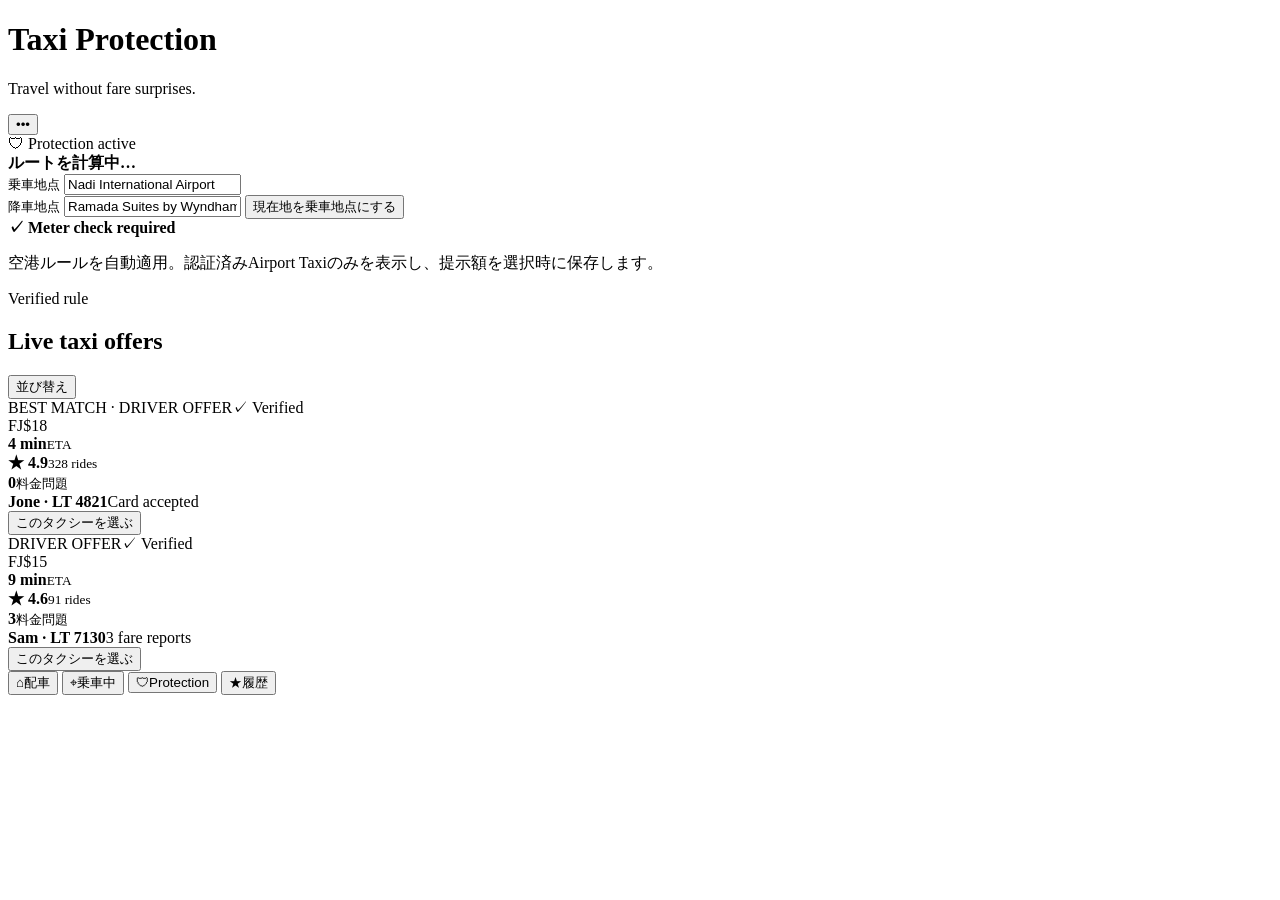
==== index.html @ 3102add4 "Add mobile passenger UI with route map container" ====
<!doctype html>
<html lang="ja">
<head>
  <meta charset="utf-8" />
  <meta name="viewport" content="width=device-width,initial-scale=1,viewport-fit=cover" />
  <meta name="theme-color" content="#f6f7f8" />
  <title>Taxi Protection</title>
  <link rel="stylesheet" href="./styles.css" />
</head>
<body>
  <main class="app-shell">
    <header class="topbar">
      <div>
        <h1>Taxi Protection</h1>
        <p>Travel without fare surprises.</p>
      </div>
      <button class="icon-button" aria-label="設定">•••</button>
    </header>

    <section class="map-card" aria-label="乗車ルート">
      <div id="map" class="map"></div>
      <div class="map-overlay">
        <span class="protection-chip">🛡 Protection active</span>
        <div class="route-summary">
          <strong id="route-duration">ルートを計算中…</strong>
          <span id="route-distance"></span>
        </div>
      </div>
      <div id="map-error" class="map-error" hidden>
        Google Maps APIキーを設定すると、乗車地点・降車地点とルートがここに表示されます。
      </div>
    </section>

    <section class="route-card">
      <label class="location-row">
        <span class="dot pickup"></span>
        <span>
          <small>乗車地点</small>
          <input id="pickup-input" value="Nadi International Airport" autocomplete="off" />
        </span>
      </label>
      <div class="route-line"></div>
      <label class="location-row">
        <span class="dot destination"></span>
        <span>
          <small>降車地点</small>
          <input id="destination-input" value="Ramada Suites by Wyndham Wailoaloa Beach Fiji" autocomplete="off" />
        </span>
      </label>
      <button id="use-location" class="secondary-button">現在地を乗車地点にする</button>
    </section>

    <section class="rule-card">
      <div>
        <strong>✓ Meter check required</strong>
        <p>空港ルールを自動適用。認証済みAirport Taxiのみを表示し、提示額を選択時に保存します。</p>
      </div>
      <span class="verified-badge">Verified rule</span>
    </section>

    <section class="offers-section">
      <div class="section-heading">
        <h2>Live taxi offers</h2>
        <button class="text-button">並び替え</button>
      </div>

      <article class="offer-card best">
        <div class="offer-topline"><span>BEST MATCH · DRIVER OFFER</span><span class="verified">✓ Verified</span></div>
        <div class="price">FJ$18</div>
        <div class="metrics">
          <div><strong>4 min</strong><small>ETA</small></div>
          <div><strong>★ 4.9</strong><small>328 rides</small></div>
          <div><strong>0</strong><small>料金問題</small></div>
        </div>
        <div class="driver-row"><strong>Jone · LT 4821</strong><span>Card accepted</span></div>
        <button class="primary-button" data-driver="Jone" data-fare="18">このタクシーを選ぶ</button>
      </article>

      <article class="offer-card">
        <div class="offer-topline"><span>DRIVER OFFER</span><span class="verified">✓ Verified</span></div>
        <div class="price">FJ$15</div>
        <div class="metrics">
          <div><strong>9 min</strong><small>ETA</small></div>
          <div><strong>★ 4.6</strong><small>91 rides</small></div>
          <div><strong>3</strong><small>料金問題</small></div>
        </div>
        <div class="driver-row"><strong>Sam · LT 7130</strong><span>3 fare reports</span></div>
        <button class="primary-button" data-driver="Sam" data-fare="15">このタクシーを選ぶ</button>
      </article>
    </section>

    <nav class="bottom-nav">
      <button class="active">⌂<span>配車</span></button>
      <button>⌖<span>乗車中</span></button>
      <button>🛡<span>Protection</span></button>
      <button>★<span>履歴</span></button>
    </nav>
  </main>

  <script src="./app.js"></script>
</body>
</html>
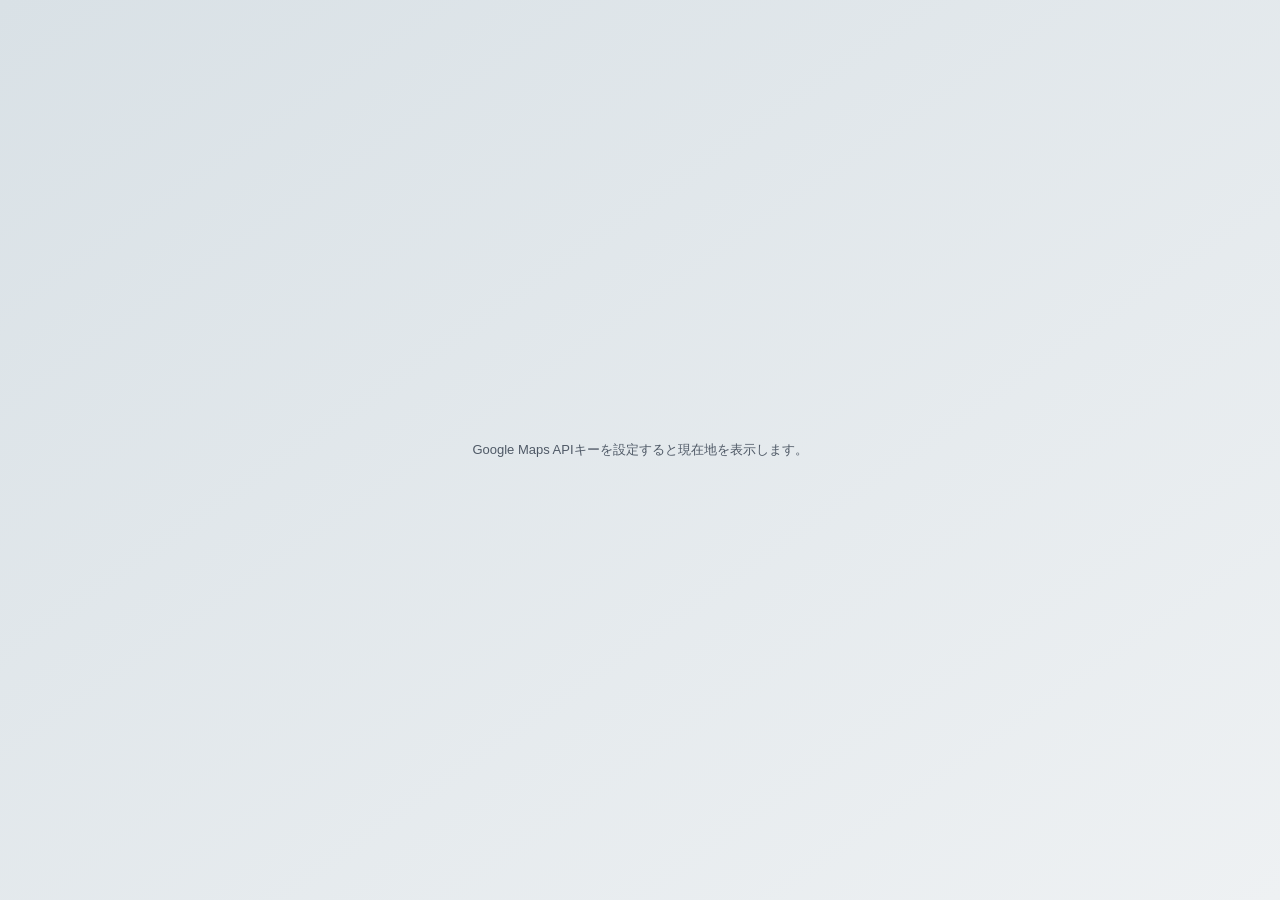
==== commit ffdc6b79: "Redesign passenger home screen toward Rova interaction model" ====
--- a/index.html
+++ b/index.html
@@ -3,100 +3,54 @@
 <head>
   <meta charset="utf-8" />
   <meta name="viewport" content="width=device-width,initial-scale=1,viewport-fit=cover" />
-  <meta name="theme-color" content="#f6f7f8" />
+  <meta name="theme-color" content="#f8fafc" />
   <title>Taxi Protection</title>
   <link rel="stylesheet" href="./styles.css" />
 </head>
 <body>
-  <main class="app-shell">
-    <header class="topbar">
-      <div>
-        <h1>Taxi Protection</h1>
-        <p>Travel without fare surprises.</p>
+  <main class="screen">
+    <div class="notice" id="notice"><span>🔕</span><div><strong>Notifications are off</strong><small>You may miss ride offers and updates.</small></div><button>›</button></div>
+
+    <section class="map-stage">
+      <div id="map" class="map"></div>
+      <div id="map-error" class="map-error" hidden>Google Maps APIキーを設定すると現在地を表示します。</div>
+      <button class="profile-button" aria-label="profile">●</button>
+      <div class="pickup-pill"><span class="pickup-dot"></span><span id="pickup-label">Current location</span></div>
+    </section>
+
+    <section class="bottom-sheet">
+      <div class="grabber"></div>
+      <div class="greeting"><h1>Hi 👋</h1><p>Where are you headed?</p></div>
+
+      <div class="destination-search">
+        <span>⌕</span>
+        <input id="destination-input" placeholder="Where to?" autocomplete="off" />
+        <button id="schedule-button">◷ Now</button>
       </div>
-      <button class="icon-button" aria-label="設定">•••</button>
-    </header>
 
-    <section class="map-card" aria-label="乗車ルート">
-      <div id="map" class="map"></div>
-      <div class="map-overlay">
-        <span class="protection-chip">🛡 Protection active</span>
-        <div class="route-summary">
-          <strong id="route-duration">ルートを計算中…</strong>
-          <span id="route-distance"></span>
-        </div>
+      <div class="service-grid">
+        <button class="service-card active" data-service="ride"><span class="service-icon">🚕</span><strong>Ride</strong><small>Book a car</small></button>
+        <button class="service-card" data-service="parcel"><span class="service-icon">📦</span><strong>Parcel</strong><small>Send a package</small></button>
       </div>
-      <div id="map-error" class="map-error" hidden>
-        Google Maps APIキーを設定すると、乗車地点・降車地点とルートがここに表示されます。
+
+      <div class="section-title">SAVED PLACES</div>
+      <div class="list-card">
+        <button class="place-row"><span class="round-icon">⌂</span><span><strong>Home</strong><small>Set your home address</small></span><b>＋</b></button>
+        <button class="place-row"><span class="round-icon">▣</span><span><strong>Work</strong><small>Set your work address</small></span><b>＋</b></button>
+      </div>
+
+      <div class="section-title">RECENT</div>
+      <div class="list-card">
+        <button class="place-row recent" data-place="Nadi"><span class="round-icon">◷</span><span><strong>Nadi</strong><small>Nadi, Fiji</small></span><b>›</b></button>
+        <button class="place-row recent" data-place="Naboutini"><span class="round-icon">◷</span><span><strong>Naboutini</strong><small>Naboutini, Nadi, Fiji</small></span><b>›</b></button>
+      </div>
+
+      <div class="protection-card">
+        <div><small>🛡 TAXI PROTECTION</small><strong>Fare protection runs automatically after you choose a ride.</strong></div>
+        <button>View</button>
       </div>
     </section>
-
-    <section class="route-card">
-      <label class="location-row">
-        <span class="dot pickup"></span>
-        <span>
-          <small>乗車地点</small>
-          <input id="pickup-input" value="Nadi International Airport" autocomplete="off" />
-        </span>
-      </label>
-      <div class="route-line"></div>
-      <label class="location-row">
-        <span class="dot destination"></span>
-        <span>
-          <small>降車地点</small>
-          <input id="destination-input" value="Ramada Suites by Wyndham Wailoaloa Beach Fiji" autocomplete="off" />
-        </span>
-      </label>
-      <button id="use-location" class="secondary-button">現在地を乗車地点にする</button>
-    </section>
-
-    <section class="rule-card">
-      <div>
-        <strong>✓ Meter check required</strong>
-        <p>空港ルールを自動適用。認証済みAirport Taxiのみを表示し、提示額を選択時に保存します。</p>
-      </div>
-      <span class="verified-badge">Verified rule</span>
-    </section>
-
-    <section class="offers-section">
-      <div class="section-heading">
-        <h2>Live taxi offers</h2>
-        <button class="text-button">並び替え</button>
-      </div>
-
-      <article class="offer-card best">
-        <div class="offer-topline"><span>BEST MATCH · DRIVER OFFER</span><span class="verified">✓ Verified</span></div>
-        <div class="price">FJ$18</div>
-        <div class="metrics">
-          <div><strong>4 min</strong><small>ETA</small></div>
-          <div><strong>★ 4.9</strong><small>328 rides</small></div>
-          <div><strong>0</strong><small>料金問題</small></div>
-        </div>
-        <div class="driver-row"><strong>Jone · LT 4821</strong><span>Card accepted</span></div>
-        <button class="primary-button" data-driver="Jone" data-fare="18">このタクシーを選ぶ</button>
-      </article>
-
-      <article class="offer-card">
-        <div class="offer-topline"><span>DRIVER OFFER</span><span class="verified">✓ Verified</span></div>
-        <div class="price">FJ$15</div>
-        <div class="metrics">
-          <div><strong>9 min</strong><small>ETA</small></div>
-          <div><strong>★ 4.6</strong><small>91 rides</small></div>
-          <div><strong>3</strong><small>料金問題</small></div>
-        </div>
-        <div class="driver-row"><strong>Sam · LT 7130</strong><span>3 fare reports</span></div>
-        <button class="primary-button" data-driver="Sam" data-fare="15">このタクシーを選ぶ</button>
-      </article>
-    </section>
-
-    <nav class="bottom-nav">
-      <button class="active">⌂<span>配車</span></button>
-      <button>⌖<span>乗車中</span></button>
-      <button>🛡<span>Protection</span></button>
-      <button>★<span>履歴</span></button>
-    </nav>
   </main>
-
   <script src="./app.js"></script>
 </body>
 </html>
--- a/styles.css
+++ b/styles.css
@@ -0,0 +1 @@
+:root{--bg:#f6f7f8;--card:#fff;--ink:#111318;--muted:#747b87;--line:#e5e8ec;--safe:#eaf8ef;--shadow:0 8px 30px rgba(17,19,24,.06)}*{box-sizing:border-box}html,body{margin:0;background:var(--bg);color:var(--ink);font-family:-apple-system,BlinkMacSystemFont,"Segoe UI",sans-serif}.app-shell{width:min(100%,430px);min-height:100vh;margin:auto;padding:18px 14px 92px}.topbar{display:flex;align-items:flex-start;justify-content:space-between}.topbar h1{font-size:28px;line-height:1;margin:4px 0 6px;font-weight:850}.topbar p{margin:0;color:var(--muted);font-size:13px}.icon-button,.text-button{border:0;background:transparent;color:var(--ink)}.icon-button{font-size:20px}.map-card{height:295px;margin:18px 0 12px;border-radius:24px;overflow:hidden;position:relative;background:#dfe4e8;box-shadow:var(--shadow)}.map{width:100%;height:100%}.map-overlay{position:absolute;left:14px;right:14px;top:14px;display:flex;justify-content:space-between;gap:8px;pointer-events:none}.protection-chip,.route-summary{background:rgba(255,255,255,.96);border-radius:999px;padding:9px 12px;font-size:11px;box-shadow:0 3px 16px rgba(0,0,0,.12)}.route-summary{display:flex;gap:6px}.route-summary strong{font-size:12px}.route-summary span{color:var(--muted)}.map-error{position:absolute;inset:0;display:grid;place-items:center;padding:36px;text-align:center;background:linear-gradient(145deg,#d9e1e6,#eef1f3);font-size:13px;color:#4f5966}.route-card,.rule-card,.offer-card{background:var(--card);border:1px solid var(--line);border-radius:20px;box-shadow:var(--shadow)}.route-card{padding:14px 16px}.location-row{display:grid;grid-template-columns:20px 1fr;gap:9px;align-items:center}.location-row span:last-child{min-width:0}.location-row small{display:block;color:var(--muted);font-size:10px;margin-bottom:3px}.location-row input{border:0;outline:none;width:100%;font-size:15px;font-weight:750;background:transparent;padding:3px 0}.dot{width:10px;height:10px;border-radius:50%;display:block}.pickup{background:#1d9f61}.destination{background:#111}.route-line{height:16px;border-left:2px dotted #c4c9cf;margin-left:4px}.secondary-button{width:100%;margin-top:12px;border:1px solid var(--line);background:#f8f9fa;border-radius:12px;padding:11px;font-weight:700}.rule-card{margin-top:12px;padding:15px;background:var(--safe);display:flex;justify-content:space-between;gap:12px}.rule-card strong{font-size:14px}.rule-card p{margin:6px 0 0;font-size:11px;line-height:1.5;color:#526157}.verified-badge{font-size:9px;white-space:nowrap;background:#fff;border-radius:999px;padding:6px 8px;height:max-content}.offers-section{margin-top:22px}.section-heading{display:flex;justify-content:space-between;align-items:center}.section-heading h2{font-size:21px}.text-button{font-size:12px}.offer-card{padding:16px;margin:12px 0}.offer-card.best{border-color:#cbd0d7}.offer-topline{display:flex;justify-content:space-between;color:var(--muted);font-size:10px}.verified{color:#1b8b56}.price{font-size:34px;font-weight:900;margin:6px 0 10px}.metrics{display:grid;grid-template-columns:repeat(3,1fr);gap:8px}.metrics div{background:#f4f5f7;border-radius:13px;padding:10px}.metrics strong,.metrics small{display:block}.metrics strong{font-size:14px}.metrics small{font-size:10px;color:var(--muted);margin-top:3px}.driver-row{display:flex;justify-content:space-between;gap:10px;margin-top:13px;font-size:12px}.driver-row span{color:var(--muted)}.primary-button{width:100%;margin-top:13px;border:0;border-radius:13px;padding:13px;background:#111;color:#fff;font-weight:800}.bottom-nav{position:fixed;bottom:0;left:50%;transform:translateX(-50%);width:min(100%,430px);display:grid;grid-template-columns:repeat(4,1fr);background:rgba(255,255,255,.96);border-top:1px solid var(--line);padding:10px 6px calc(10px + env(safe-area-inset-bottom));z-index:10}.bottom-nav button{border:0;background:transparent;font-size:18px;color:#777}.bottom-nav span{display:block;font-size:9px;margin-top:2px}.bottom-nav .active{color:#111}@media(min-width:700px){body{padding:24px}.app-shell{border-radius:30px;background:#fafafa;box-shadow:0 24px 80px rgba(0,0,0,.10)}}
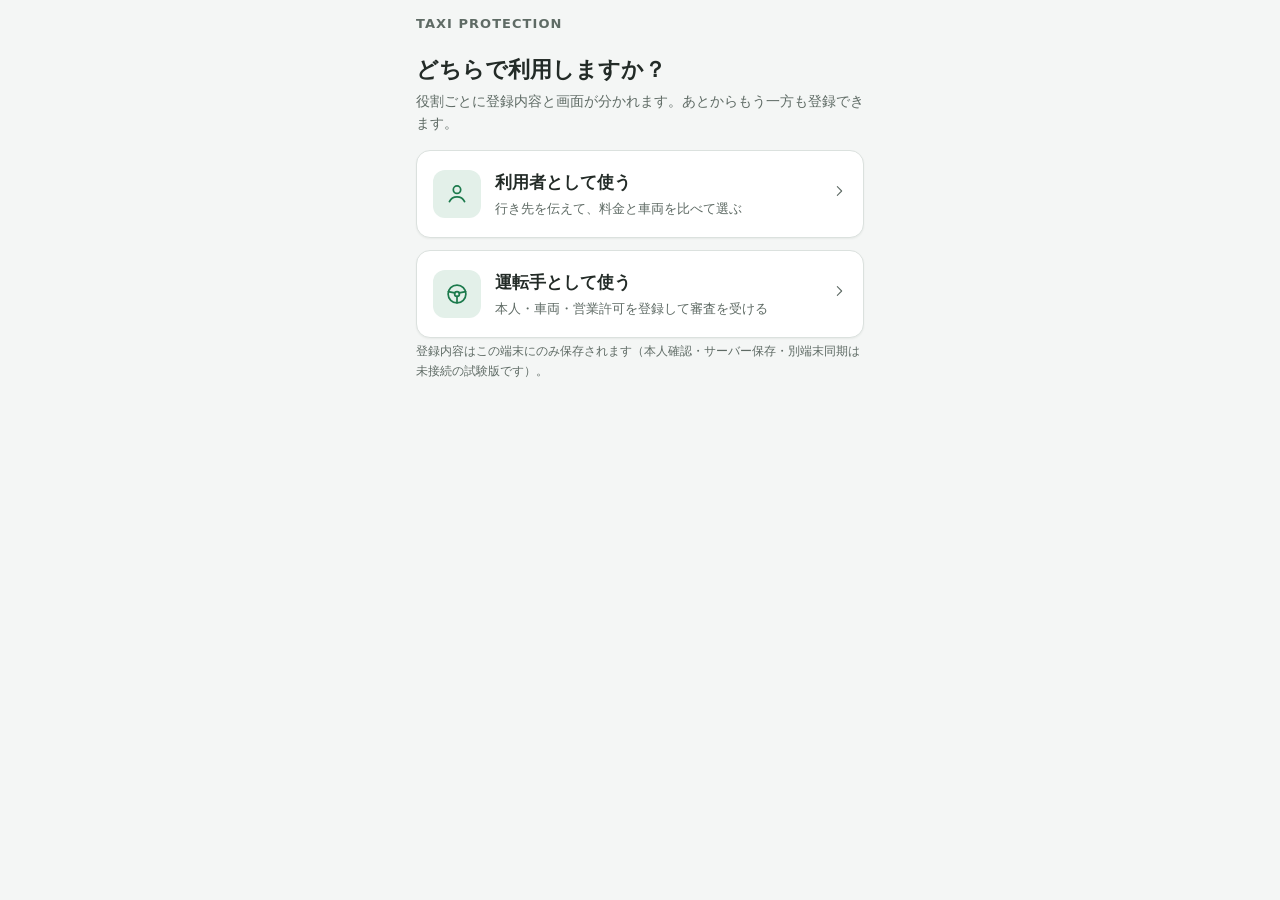
==== commit 5b66a998: "役割選択→役割別登録→専用ホーム（運転手は審査待ち）を実装 Issue #3 の最初の成果物。旧ルートアプリを仕様（docs/ROLE_SPLIT_AND_ONBOARDING.md / CLAUDE" ====
--- a/index.html
+++ b/index.html
@@ -3,54 +3,15 @@
 <head>
   <meta charset="utf-8" />
   <meta name="viewport" content="width=device-width,initial-scale=1,viewport-fit=cover" />
-  <meta name="theme-color" content="#f8fafc" />
+  <meta name="theme-color" content="#f4f6f5" />
   <title>Taxi Protection</title>
   <link rel="stylesheet" href="./styles.css" />
 </head>
 <body>
-  <main class="screen">
-    <div class="notice" id="notice"><span>🔕</span><div><strong>Notifications are off</strong><small>You may miss ride offers and updates.</small></div><button>›</button></div>
-
-    <section class="map-stage">
-      <div id="map" class="map"></div>
-      <div id="map-error" class="map-error" hidden>Google Maps APIキーを設定すると現在地を表示します。</div>
-      <button class="profile-button" aria-label="profile">●</button>
-      <div class="pickup-pill"><span class="pickup-dot"></span><span id="pickup-label">Current location</span></div>
-    </section>
-
-    <section class="bottom-sheet">
-      <div class="grabber"></div>
-      <div class="greeting"><h1>Hi 👋</h1><p>Where are you headed?</p></div>
-
-      <div class="destination-search">
-        <span>⌕</span>
-        <input id="destination-input" placeholder="Where to?" autocomplete="off" />
-        <button id="schedule-button">◷ Now</button>
-      </div>
-
-      <div class="service-grid">
-        <button class="service-card active" data-service="ride"><span class="service-icon">🚕</span><strong>Ride</strong><small>Book a car</small></button>
-        <button class="service-card" data-service="parcel"><span class="service-icon">📦</span><strong>Parcel</strong><small>Send a package</small></button>
-      </div>
-
-      <div class="section-title">SAVED PLACES</div>
-      <div class="list-card">
-        <button class="place-row"><span class="round-icon">⌂</span><span><strong>Home</strong><small>Set your home address</small></span><b>＋</b></button>
-        <button class="place-row"><span class="round-icon">▣</span><span><strong>Work</strong><small>Set your work address</small></span><b>＋</b></button>
-      </div>
-
-      <div class="section-title">RECENT</div>
-      <div class="list-card">
-        <button class="place-row recent" data-place="Nadi"><span class="round-icon">◷</span><span><strong>Nadi</strong><small>Nadi, Fiji</small></span><b>›</b></button>
-        <button class="place-row recent" data-place="Naboutini"><span class="round-icon">◷</span><span><strong>Naboutini</strong><small>Naboutini, Nadi, Fiji</small></span><b>›</b></button>
-      </div>
-
-      <div class="protection-card">
-        <div><small>🛡 TAXI PROTECTION</small><strong>Fare protection runs automatically after you choose a ride.</strong></div>
-        <button>View</button>
-      </div>
-    </section>
-  </main>
+  <div class="app" id="app" aria-live="polite">
+    <noscript>このアプリの表示には JavaScript が必要です。</noscript>
+  </div>
+  <script src="./onboarding-core.js"></script>
   <script src="./app.js"></script>
 </body>
 </html>
--- a/styles.css
+++ b/styles.css
@@ -1 +1,412 @@
-:root{--bg:#f6f7f8;--card:#fff;--ink:#111318;--muted:#747b87;--line:#e5e8ec;--safe:#eaf8ef;--shadow:0 8px 30px rgba(17,19,24,.06)}*{box-sizing:border-box}html,body{margin:0;background:var(--bg);color:var(--ink);font-family:-apple-system,BlinkMacSystemFont,"Segoe UI",sans-serif}.app-shell{width:min(100%,430px);min-height:100vh;margin:auto;padding:18px 14px 92px}.topbar{display:flex;align-items:flex-start;justify-content:space-between}.topbar h1{font-size:28px;line-height:1;margin:4px 0 6px;font-weight:850}.topbar p{margin:0;color:var(--muted);font-size:13px}.icon-button,.text-button{border:0;background:transparent;color:var(--ink)}.icon-button{font-size:20px}.map-card{height:295px;margin:18px 0 12px;border-radius:24px;overflow:hidden;position:relative;background:#dfe4e8;box-shadow:var(--shadow)}.map{width:100%;height:100%}.map-overlay{position:absolute;left:14px;right:14px;top:14px;display:flex;justify-content:space-between;gap:8px;pointer-events:none}.protection-chip,.route-summary{background:rgba(255,255,255,.96);border-radius:999px;padding:9px 12px;font-size:11px;box-shadow:0 3px 16px rgba(0,0,0,.12)}.route-summary{display:flex;gap:6px}.route-summary strong{font-size:12px}.route-summary span{color:var(--muted)}.map-error{position:absolute;inset:0;display:grid;place-items:center;padding:36px;text-align:center;background:linear-gradient(145deg,#d9e1e6,#eef1f3);font-size:13px;color:#4f5966}.route-card,.rule-card,.offer-card{background:var(--card);border:1px solid var(--line);border-radius:20px;box-shadow:var(--shadow)}.route-card{padding:14px 16px}.location-row{display:grid;grid-template-columns:20px 1fr;gap:9px;align-items:center}.location-row span:last-child{min-width:0}.location-row small{display:block;color:var(--muted);font-size:10px;margin-bottom:3px}.location-row input{border:0;outline:none;width:100%;font-size:15px;font-weight:750;background:transparent;padding:3px 0}.dot{width:10px;height:10px;border-radius:50%;display:block}.pickup{background:#1d9f61}.destination{background:#111}.route-line{height:16px;border-left:2px dotted #c4c9cf;margin-left:4px}.secondary-button{width:100%;margin-top:12px;border:1px solid var(--line);background:#f8f9fa;border-radius:12px;padding:11px;font-weight:700}.rule-card{margin-top:12px;padding:15px;background:var(--safe);display:flex;justify-content:space-between;gap:12px}.rule-card strong{font-size:14px}.rule-card p{margin:6px 0 0;font-size:11px;line-height:1.5;color:#526157}.verified-badge{font-size:9px;white-space:nowrap;background:#fff;border-radius:999px;padding:6px 8px;height:max-content}.offers-section{margin-top:22px}.section-heading{display:flex;justify-content:space-between;align-items:center}.section-heading h2{font-size:21px}.text-button{font-size:12px}.offer-card{padding:16px;margin:12px 0}.offer-card.best{border-color:#cbd0d7}.offer-topline{display:flex;justify-content:space-between;color:var(--muted);font-size:10px}.verified{color:#1b8b56}.price{font-size:34px;font-weight:900;margin:6px 0 10px}.metrics{display:grid;grid-template-columns:repeat(3,1fr);gap:8px}.metrics div{background:#f4f5f7;border-radius:13px;padding:10px}.metrics strong,.metrics small{display:block}.metrics strong{font-size:14px}.metrics small{font-size:10px;color:var(--muted);margin-top:3px}.driver-row{display:flex;justify-content:space-between;gap:10px;margin-top:13px;font-size:12px}.driver-row span{color:var(--muted)}.primary-button{width:100%;margin-top:13px;border:0;border-radius:13px;padding:13px;background:#111;color:#fff;font-weight:800}.bottom-nav{position:fixed;bottom:0;left:50%;transform:translateX(-50%);width:min(100%,430px);display:grid;grid-template-columns:repeat(4,1fr);background:rgba(255,255,255,.96);border-top:1px solid var(--line);padding:10px 6px calc(10px + env(safe-area-inset-bottom));z-index:10}.bottom-nav button{border:0;background:transparent;font-size:18px;color:#777}.bottom-nav span{display:block;font-size:9px;margin-top:2px}.bottom-nav .active{color:#111}@media(min-width:700px){body{padding:24px}.app-shell{border-radius:30px;background:#fafafa;box-shadow:0 24px 80px rgba(0,0,0,.10)}}+/* Taxi Protection — 役割別オンボーディングUI
+   白/グレー基調・チャコール文字・控えめな緑・線画アイコン（1.6px） */
+
+:root {
+  --bg: #f4f6f5;
+  --surface: #ffffff;
+  --surface-dim: #eceeed;
+  --ink: #232b27;
+  --muted: #5f6b65;
+  --line: #dbe1de;
+  --accent: #1c7a4c;
+  --accent-soft: #e3f0e9;
+  --accent-ink: #ffffff;
+  --warn-bg: #fbf3dd;
+  --warn-line: #e5d3a1;
+  --warn-ink: #6f5410;
+  --danger: #a33a2f;
+  --radius: 14px;
+  --shadow: 0 1px 2px rgba(35, 43, 39, 0.06);
+}
+
+@media (prefers-color-scheme: dark) {
+  :root:not([data-theme="light"]) {
+    --bg: #171b19;
+    --surface: #212723;
+    --surface-dim: #2a312c;
+    --ink: #e8ece9;
+    --muted: #9fa9a3;
+    --line: #39423c;
+    --accent: #4cae7e;
+    --accent-soft: #24382e;
+    --accent-ink: #10160f;
+    --warn-bg: #35301e;
+    --warn-line: #57502f;
+    --warn-ink: #e5cf8a;
+    --danger: #d67a6e;
+    --shadow: none;
+  }
+}
+:root[data-theme="dark"] {
+  --bg: #171b19;
+  --surface: #212723;
+  --surface-dim: #2a312c;
+  --ink: #e8ece9;
+  --muted: #9fa9a3;
+  --line: #39423c;
+  --accent: #4cae7e;
+  --accent-soft: #24382e;
+  --accent-ink: #10160f;
+  --warn-bg: #35301e;
+  --warn-line: #57502f;
+  --warn-ink: #e5cf8a;
+  --danger: #d67a6e;
+  --shadow: none;
+}
+
+* { box-sizing: border-box; }
+
+html, body { height: 100%; }
+
+body {
+  margin: 0;
+  background: var(--bg);
+  color: var(--ink);
+  font-family: "Hiragino Kaku Gothic ProN", "Hiragino Sans", "Noto Sans JP",
+    "Yu Gothic UI", system-ui, sans-serif;
+  font-size: 15px;
+  line-height: 1.6;
+}
+
+[hidden] { display: none !important; }
+
+.app {
+  max-width: 480px;
+  margin: 0 auto;
+  min-height: 100%;
+  display: flex;
+  flex-direction: column;
+  padding: 0 16px calc(76px + env(safe-area-inset-bottom, 0px));
+}
+
+/* ---- 上部バー ---- */
+.topbar {
+  display: flex;
+  align-items: center;
+  justify-content: space-between;
+  gap: 8px;
+  padding: 14px 0 10px;
+  min-height: 44px;
+}
+.topbar .brand {
+  font-size: 13px;
+  font-weight: 700;
+  letter-spacing: 0.08em;
+  color: var(--muted);
+  text-transform: uppercase;
+}
+.text-control {
+  border: 1px solid var(--line);
+  background: var(--surface);
+  color: var(--ink);
+  border-radius: 999px;
+  min-height: 44px;
+  padding: 8px 16px;
+  font-size: 13px;
+  cursor: pointer;
+  display: inline-flex;
+  align-items: center;
+  gap: 6px;
+  font-family: inherit;
+}
+
+/* ---- 見出し・本文 ---- */
+h1 {
+  font-size: 22px;
+  line-height: 1.4;
+  margin: 10px 0 4px;
+  text-wrap: balance;
+}
+h2 { font-size: 16px; margin: 0 0 8px; }
+.lede { color: var(--muted); margin: 0 0 16px; font-size: 14px; }
+
+/* ---- カード ---- */
+.card {
+  background: var(--surface);
+  border: 1px solid var(--line);
+  border-radius: var(--radius);
+  box-shadow: var(--shadow);
+  padding: 16px;
+}
+.stack { display: flex; flex-direction: column; gap: 12px; }
+.stack-lg { display: flex; flex-direction: column; gap: 16px; }
+
+/* ---- 役割選択 ---- */
+.role-card {
+  display: flex;
+  align-items: center;
+  gap: 14px;
+  width: 100%;
+  text-align: left;
+  background: var(--surface);
+  border: 1px solid var(--line);
+  border-radius: var(--radius);
+  box-shadow: var(--shadow);
+  padding: 18px 16px;
+  min-height: 88px;
+  cursor: pointer;
+  color: var(--ink);
+  font: inherit;
+}
+.role-card:active { background: var(--surface-dim); }
+.role-card .role-icon {
+  flex: none;
+  width: 48px;
+  height: 48px;
+  border-radius: 12px;
+  background: var(--accent-soft);
+  color: var(--accent);
+  display: grid;
+  place-items: center;
+}
+.role-card .role-copy { min-width: 0; }
+.role-card strong { display: block; font-size: 17px; }
+.role-card small { display: block; color: var(--muted); font-size: 13px; margin-top: 2px; }
+.role-card .role-status {
+  margin-left: auto;
+  flex: none;
+  font-size: 12px;
+  color: var(--accent);
+  background: var(--accent-soft);
+  border-radius: 999px;
+  padding: 4px 10px;
+  white-space: nowrap;
+}
+.role-card .chev { flex: none; color: var(--muted); margin-left: auto; }
+.role-card .role-status + .chev { margin-left: 0; }
+
+/* ---- フォーム ---- */
+.field { display: block; }
+.field > span {
+  display: block;
+  font-size: 13px;
+  font-weight: 600;
+  margin-bottom: 6px;
+}
+.field .hint { font-weight: 400; color: var(--muted); }
+input[type="text"], input[type="tel"], input[type="email"], input[type="date"],
+select {
+  width: 100%;
+  min-height: 46px;
+  padding: 10px 12px;
+  border: 1px solid var(--line);
+  border-radius: 10px;
+  background: var(--surface);
+  color: var(--ink);
+  font: inherit;
+}
+input:focus-visible, select:focus-visible, button:focus-visible, a:focus-visible {
+  outline: 2px solid var(--accent);
+  outline-offset: 2px;
+}
+.phone-row { display: flex; gap: 8px; }
+.phone-row select { flex: 0 0 44%; }
+.phone-row input { flex: 1; min-width: 0; }
+
+.checkbox {
+  display: flex;
+  gap: 10px;
+  align-items: flex-start;
+  font-size: 14px;
+  cursor: pointer;
+}
+.checkbox input { width: 20px; height: 20px; margin-top: 2px; accent-color: var(--accent); }
+
+.error-text { color: var(--danger); font-size: 13px; margin-top: 4px; }
+.invalid { border-color: var(--danger) !important; }
+
+/* ---- ボタン ---- */
+.primary, .secondary {
+  width: 100%;
+  min-height: 48px;
+  border-radius: 12px;
+  font-size: 15px;
+  font-weight: 700;
+  cursor: pointer;
+  font-family: inherit;
+}
+.primary {
+  background: var(--accent);
+  color: var(--accent-ink);
+  border: 1px solid var(--accent);
+}
+.primary:disabled {
+  background: var(--surface-dim);
+  border-color: var(--line);
+  color: var(--muted);
+  cursor: not-allowed;
+}
+.secondary {
+  background: var(--surface);
+  color: var(--ink);
+  border: 1px solid var(--line);
+}
+.small-action {
+  border: 1px solid var(--line);
+  background: var(--surface-dim);
+  color: var(--muted);
+  border-radius: 999px;
+  min-height: 44px;
+  padding: 6px 14px;
+  font-size: 13px;
+  cursor: pointer;
+  font-family: inherit;
+}
+.btn-row { display: flex; gap: 10px; }
+.btn-row > * { flex: 1; }
+
+/* ---- ステップ表示 ---- */
+.steps {
+  display: flex;
+  gap: 6px;
+  margin: 4px 0 16px;
+  padding: 0;
+}
+.steps li {
+  list-style: none;
+  flex: 1;
+  text-align: center;
+  font-size: 12px;
+  color: var(--muted);
+  padding-top: 8px;
+  border-top: 3px solid var(--line);
+}
+.steps li.current { color: var(--accent); border-top-color: var(--accent); font-weight: 700; }
+.steps li.done { border-top-color: var(--accent); }
+
+/* ---- 状態バナー ---- */
+.banner {
+  border-radius: var(--radius);
+  padding: 14px 16px;
+  font-size: 14px;
+  display: flex;
+  gap: 10px;
+  align-items: flex-start;
+}
+.banner svg { flex: none; margin-top: 2px; }
+.banner.warn {
+  background: var(--warn-bg);
+  border: 1px solid var(--warn-line);
+  color: var(--warn-ink);
+}
+.banner.info {
+  background: var(--accent-soft);
+  border: 1px solid var(--line);
+  color: var(--ink);
+}
+.banner strong { display: block; }
+
+.status-pill {
+  display: inline-flex;
+  align-items: center;
+  gap: 6px;
+  font-size: 13px;
+  font-weight: 700;
+  border-radius: 999px;
+  padding: 4px 12px;
+  background: var(--warn-bg);
+  border: 1px solid var(--warn-line);
+  color: var(--warn-ink);
+}
+
+/* ---- 定義リスト（登録情報） ---- */
+.kv { display: flex; flex-direction: column; gap: 10px; margin: 0; }
+.kv > div {
+  display: flex;
+  justify-content: space-between;
+  gap: 12px;
+  border-bottom: 1px solid var(--line);
+  padding-bottom: 10px;
+}
+.kv > div:last-child { border-bottom: 0; padding-bottom: 0; }
+.kv dt { color: var(--muted); font-size: 13px; flex: none; }
+.kv dd { margin: 0; text-align: right; font-weight: 600; word-break: break-all; }
+
+/* ---- 略地図（デモ表示） ---- */
+.map-demo {
+  position: relative;
+  border-radius: var(--radius);
+  border: 1px solid var(--line);
+  background:
+    linear-gradient(var(--line) 1px, transparent 1px) 0 0 / 100% 28px,
+    linear-gradient(90deg, var(--line) 1px, transparent 1px) 0 0 / 28px 100%,
+    var(--surface-dim);
+  height: 150px;
+  overflow: hidden;
+}
+.map-demo .map-tag {
+  position: absolute;
+  left: 10px;
+  top: 10px;
+  font-size: 11px;
+  background: var(--surface);
+  border: 1px solid var(--line);
+  color: var(--muted);
+  border-radius: 999px;
+  padding: 3px 10px;
+}
+.map-demo .pin {
+  position: absolute;
+  left: 50%;
+  top: 52%;
+  transform: translate(-50%, -100%);
+  color: var(--accent);
+}
+
+/* ---- 下部タブ ---- */
+.tabbar {
+  position: fixed;
+  left: 0;
+  right: 0;
+  bottom: 0;
+  background: var(--surface);
+  border-top: 1px solid var(--line);
+  padding: 6px 8px calc(6px + env(safe-area-inset-bottom, 0px));
+  display: flex;
+  justify-content: center;
+}
+.tabbar-inner {
+  display: flex;
+  width: 100%;
+  max-width: 480px;
+}
+.tabbar button {
+  flex: 1;
+  min-height: 52px;
+  border: 0;
+  background: none;
+  color: var(--muted);
+  font-size: 11px;
+  font-family: inherit;
+  display: flex;
+  flex-direction: column;
+  align-items: center;
+  justify-content: center;
+  gap: 3px;
+  cursor: pointer;
+  border-radius: 10px;
+}
+.tabbar button.active { color: var(--accent); font-weight: 700; }
+
+/* ---- 空状態・注記 ---- */
+.empty {
+  text-align: center;
+  color: var(--muted);
+  padding: 28px 12px;
+  font-size: 14px;
+}
+.footnote { color: var(--muted); font-size: 12px; margin: 4px 0 0; }
+
+.inline-note {
+  border: 1px dashed var(--line);
+  border-radius: 10px;
+  padding: 10px 12px;
+  color: var(--muted);
+  font-size: 13px;
+  background: var(--surface-dim);
+}
+
+@media (max-width: 370px) {
+  h1 { font-size: 20px; }
+  .phone-row select { flex-basis: 47%; }
+}
